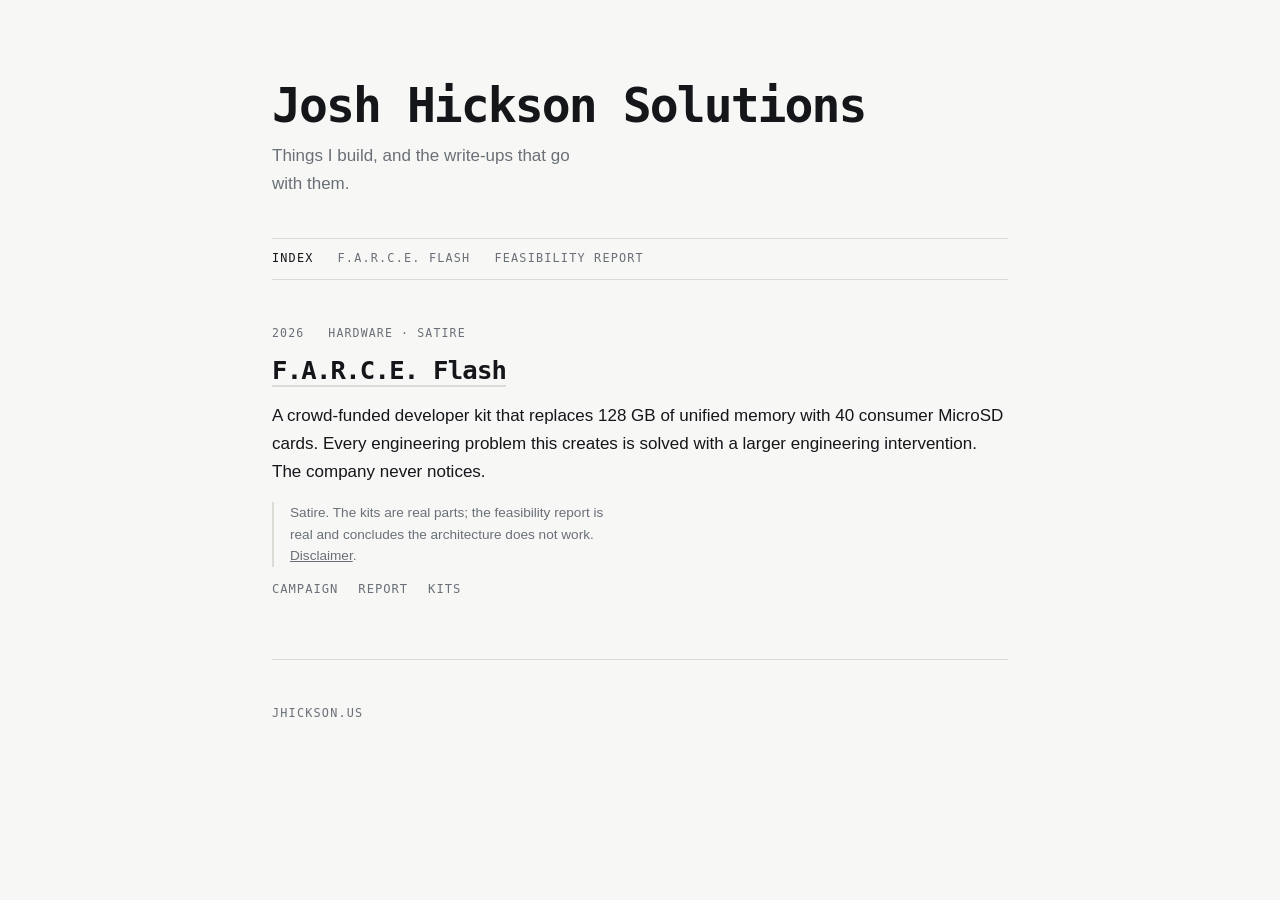
==== index.html @ 5f56adce "Initial site: jhickson.us Generated output. Pages:   /                              redirect to /sol" ====
<!doctype html>
<html lang="en">
<head>
<meta charset="utf-8">
<meta name="viewport" content="width=device-width, initial-scale=1">
<title>Joshua Hickson</title>
<link rel="canonical" href="https://jhickson.us/solutions/">
<link rel="icon" href="/assets/favicon.svg" type="image/svg+xml">
<meta http-equiv="refresh" content="0; url=/solutions/">
<style>body{background:#0f1115;color:#e4e8ed;font:400 16px/1.6 system-ui,sans-serif;
display:grid;place-items:center;min-height:100vh;margin:0}a{color:#ffb020}</style>
</head>
<body><p>Joshua Hickson &#183; <a href="/solutions/">jhickson.us/solutions</a></p></body>
</html>
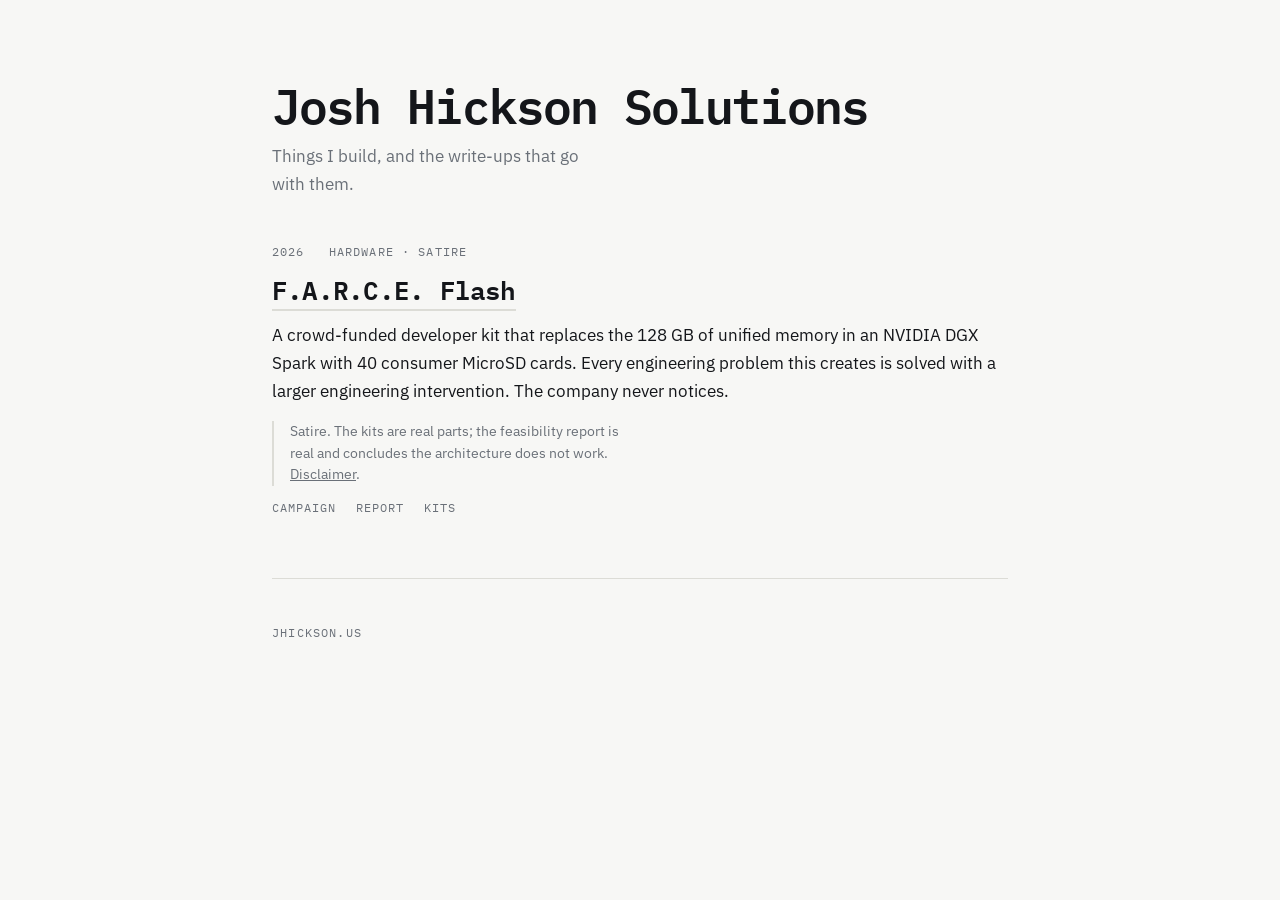
==== commit 81f27e9d: "Make the root a homepage; move the campaign to its own repo The campaign now lives in joshhickson/fa" ====
--- a/index.html
+++ b/index.html
@@ -3,12 +3,34 @@
 <head>
 <meta charset="utf-8">
 <meta name="viewport" content="width=device-width, initial-scale=1">
-<title>Joshua Hickson</title>
-<link rel="canonical" href="https://jhickson.us/solutions/">
+<title>Josh Hickson Solutions</title>
+<meta name="description" content="Projects by Joshua Hickson.">
+<meta property="og:title" content="Josh Hickson Solutions">
+<meta property="og:description" content="Projects by Joshua Hickson.">
+<link rel="stylesheet" href="https://fonts.googleapis.com/css2?family=IBM+Plex+Mono:wght@400;600&family=IBM+Plex+Sans:wght@400;600&display=swap">
 <link rel="icon" href="/assets/favicon.svg" type="image/svg+xml">
-<meta http-equiv="refresh" content="0; url=/solutions/">
-<style>body{background:#0f1115;color:#e4e8ed;font:400 16px/1.6 system-ui,sans-serif;
-display:grid;place-items:center;min-height:100vh;margin:0}a{color:#ffb020}</style>
+<link rel="stylesheet" href="/assets/home.css">
 </head>
-<body><p>Joshua Hickson &#183; <a href="/solutions/">jhickson.us/solutions</a></p></body>
+<body>
+<a class="skip" href="#main">Skip to content</a>
+<header class="sol-head">
+<h1>Josh Hickson Solutions</h1>
+<p class="sub">Things I build, and the write-ups that go with them.</p>
+</header>
+<main id="main">
+<ol class="projects">
+<li>
+<p class="meta"><span>2026</span><span>Hardware · satire</span></p>
+<h2><a href="/farce-flash/">F.A.R.C.E. Flash</a></h2>
+<p>A crowd-funded developer kit that replaces the 128 GB of unified memory in an NVIDIA DGX Spark with 40 consumer MicroSD cards. Every engineering problem this creates is solved with a larger engineering intervention. The company never notices.</p>
+<p class="note">Satire. The kits are real parts; the feasibility report is real and concludes the architecture does not work.
+<a href="/farce-flash/disclaimer/">Disclaimer</a>.</p>
+<p class="links"><a href="/farce-flash/">Campaign</a>
+<a href="/farce-flash/report/">Report</a>
+<a href="/farce-flash/kit/">Kits</a></p>
+</li>
+</ol>
+</main>
+<footer class="sol-foot"><p>jhickson.us</p></footer>
+</body>
 </html>
--- a/assets/home.css
+++ b/assets/home.css
@@ -0,0 +1,104 @@
+/* Josh Hickson Solutions — the index that hosts the projects.
+   Shares the type system with the project pages (same author) but inverts the
+   palette, so stepping into a project is a visible change of context. */
+
+:root {
+  --paper:  #F7F7F5;
+  --ink:    #14161A;
+  --muted:  #6A7078;
+  --rule:   #DCDCD6;
+  --mono: "IBM Plex Mono", ui-monospace, "Cascadia Mono", Menlo, Consolas, monospace;
+  --sans: "IBM Plex Sans", -apple-system, "Segoe UI", Roboto, Helvetica, Arial, sans-serif;
+  --w: 46rem;
+}
+
+@media (prefers-color-scheme: dark) {
+  :root { --paper: #101216; --ink: #E8EAED; --muted: #8A929C; --rule: #262A31; }
+}
+
+*, *::before, *::after { box-sizing: border-box; }
+html { -webkit-text-size-adjust: 100%; }
+
+body {
+  margin: 0;
+  padding: clamp(2rem, 1rem + 5vw, 5rem) clamp(1.25rem, .5rem + 3vw, 2rem) 4rem;
+  background: var(--paper);
+  color: var(--ink);
+  font: 400 clamp(15px, .95rem + .15vw, 17px)/1.65 var(--sans);
+  -webkit-font-smoothing: antialiased;
+}
+
+.skip { position: absolute; left: -9999px; }
+.skip:focus { left: 1rem; top: 1rem; background: var(--ink); color: var(--paper);
+              padding: .5rem 1rem; font: 400 .8rem/1 var(--mono); }
+
+:focus-visible { outline: 2px solid var(--ink); outline-offset: 3px; }
+
+.sol-head, .sol-nav, main, .sol-foot { max-width: var(--w); margin-inline: auto; }
+
+h1 {
+  font: 600 clamp(1.9rem, 1.3rem + 2.6vw, 3rem)/1.05 var(--mono);
+  letter-spacing: -.04em; margin: 0;
+}
+.sub { color: var(--muted); margin: .75rem 0 0; max-width: 34ch; }
+
+.sol-nav {
+  display: flex; gap: 1.5rem; flex-wrap: wrap;
+  margin: 2.5rem auto 0; padding: .85rem 0;
+  border-top: 1px solid var(--rule); border-bottom: 1px solid var(--rule);
+  font: 400 .74rem/1 var(--mono); letter-spacing: .1em; text-transform: uppercase;
+}
+.sol-nav a { color: var(--muted); text-decoration: none; }
+.sol-nav a:first-child { color: var(--ink); }
+.sol-nav a:hover { color: var(--ink); }
+
+.projects { list-style: none; margin: 0; padding: 0; }
+.projects li { padding: 3rem 0; border-bottom: 1px solid var(--rule); }
+
+.meta {
+  display: flex; gap: 1.5rem; margin: 0 0 1rem;
+  font: 400 .72rem/1 var(--mono); letter-spacing: .1em;
+  text-transform: uppercase; color: var(--muted);
+}
+.projects h2 { font: 600 1.6rem/1.2 var(--mono); letter-spacing: -.03em; margin: 0 0 1rem; }
+.projects h2 a { color: inherit; text-decoration: none;
+                 box-shadow: 0 2px 0 var(--rule); }
+.projects h2 a:hover { box-shadow: 0 2px 0 var(--ink); }
+.projects p { margin: 0 0 1rem; }
+
+/* The honesty note is set apart, not tucked into the prose. */
+.note {
+  border-left: 2px solid var(--rule); padding-left: 1rem;
+  font: 400 .85rem/1.6 var(--sans); color: var(--muted); max-width: 44ch;
+}
+.note a { color: inherit; }
+
+.links { display: flex; gap: 1.25rem; font: 400 .76rem/1 var(--mono);
+         letter-spacing: .08em; text-transform: uppercase; margin: 1.5rem 0 0; }
+.links a { color: var(--muted); text-decoration: none; }
+.links a:hover { color: var(--ink); }
+
+.sol-foot { margin-top: 3rem; font: 400 .74rem/1 var(--mono);
+            letter-spacing: .1em; text-transform: uppercase; color: var(--muted); }
+
+/* Small screens. The nav and project links were 12px tall — a third of what a
+   thumb needs — and the section rhythm was set for a desktop column. */
+@media (max-width: 46rem) {
+  .projects li { padding: 2rem 0; }
+  .sol-nav { gap: 1rem 1.25rem; margin-top: 1.75rem; }
+  .meta { gap: 1rem; }
+  .projects h2 { font-size: 1.35rem; }
+  .note { font-size: .88rem; }
+}
+
+@media (pointer: coarse) {
+  .sol-nav a, .links a, .projects h2 a {
+    min-height: 44px; display: inline-flex; align-items: center;
+  }
+  .sol-nav { padding-block: .25rem; }
+  .links { flex-wrap: wrap; gap: .5rem 1.25rem; }
+}
+
+@media (max-width: 46rem) {
+  .sol-nav, .sol-foot, .meta, .links { font-size: .8rem; }
+}
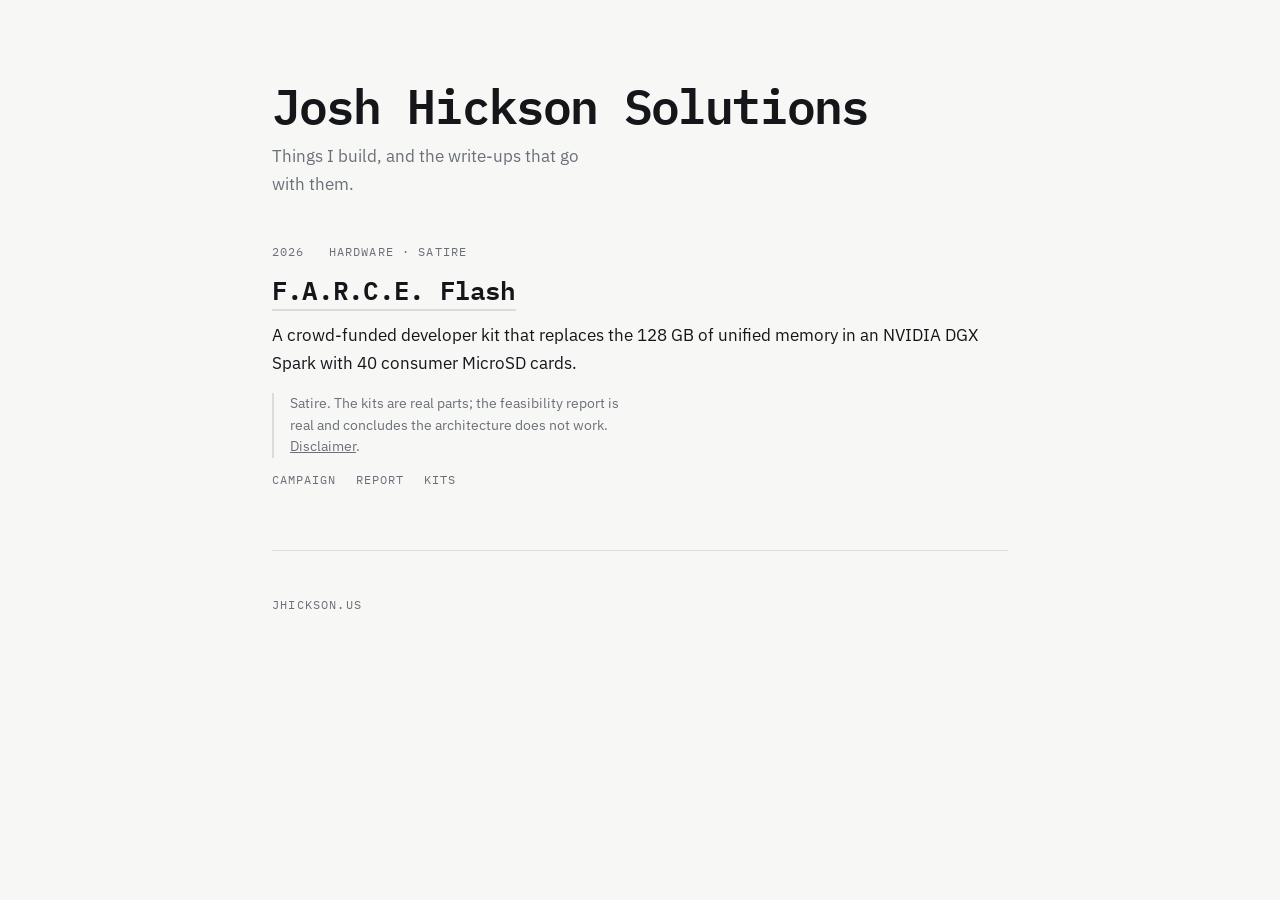
==== commit d324dae8: "Cut two sentences from the F.A.R.C.E. Flash blurb Co-Authored-By: Claude Opus 5 <noreply@anthropic.c" ====
--- a/index.html
+++ b/index.html
@@ -22,7 +22,7 @@
 <li>
 <p class="meta"><span>2026</span><span>Hardware · satire</span></p>
 <h2><a href="/farce-flash/">F.A.R.C.E. Flash</a></h2>
-<p>A crowd-funded developer kit that replaces the 128 GB of unified memory in an NVIDIA DGX Spark with 40 consumer MicroSD cards. Every engineering problem this creates is solved with a larger engineering intervention. The company never notices.</p>
+<p>A crowd-funded developer kit that replaces the 128 GB of unified memory in an NVIDIA DGX Spark with 40 consumer MicroSD cards.</p>
 <p class="note">Satire. The kits are real parts; the feasibility report is real and concludes the architecture does not work.
 <a href="/farce-flash/disclaimer/">Disclaimer</a>.</p>
 <p class="links"><a href="/farce-flash/">Campaign</a>
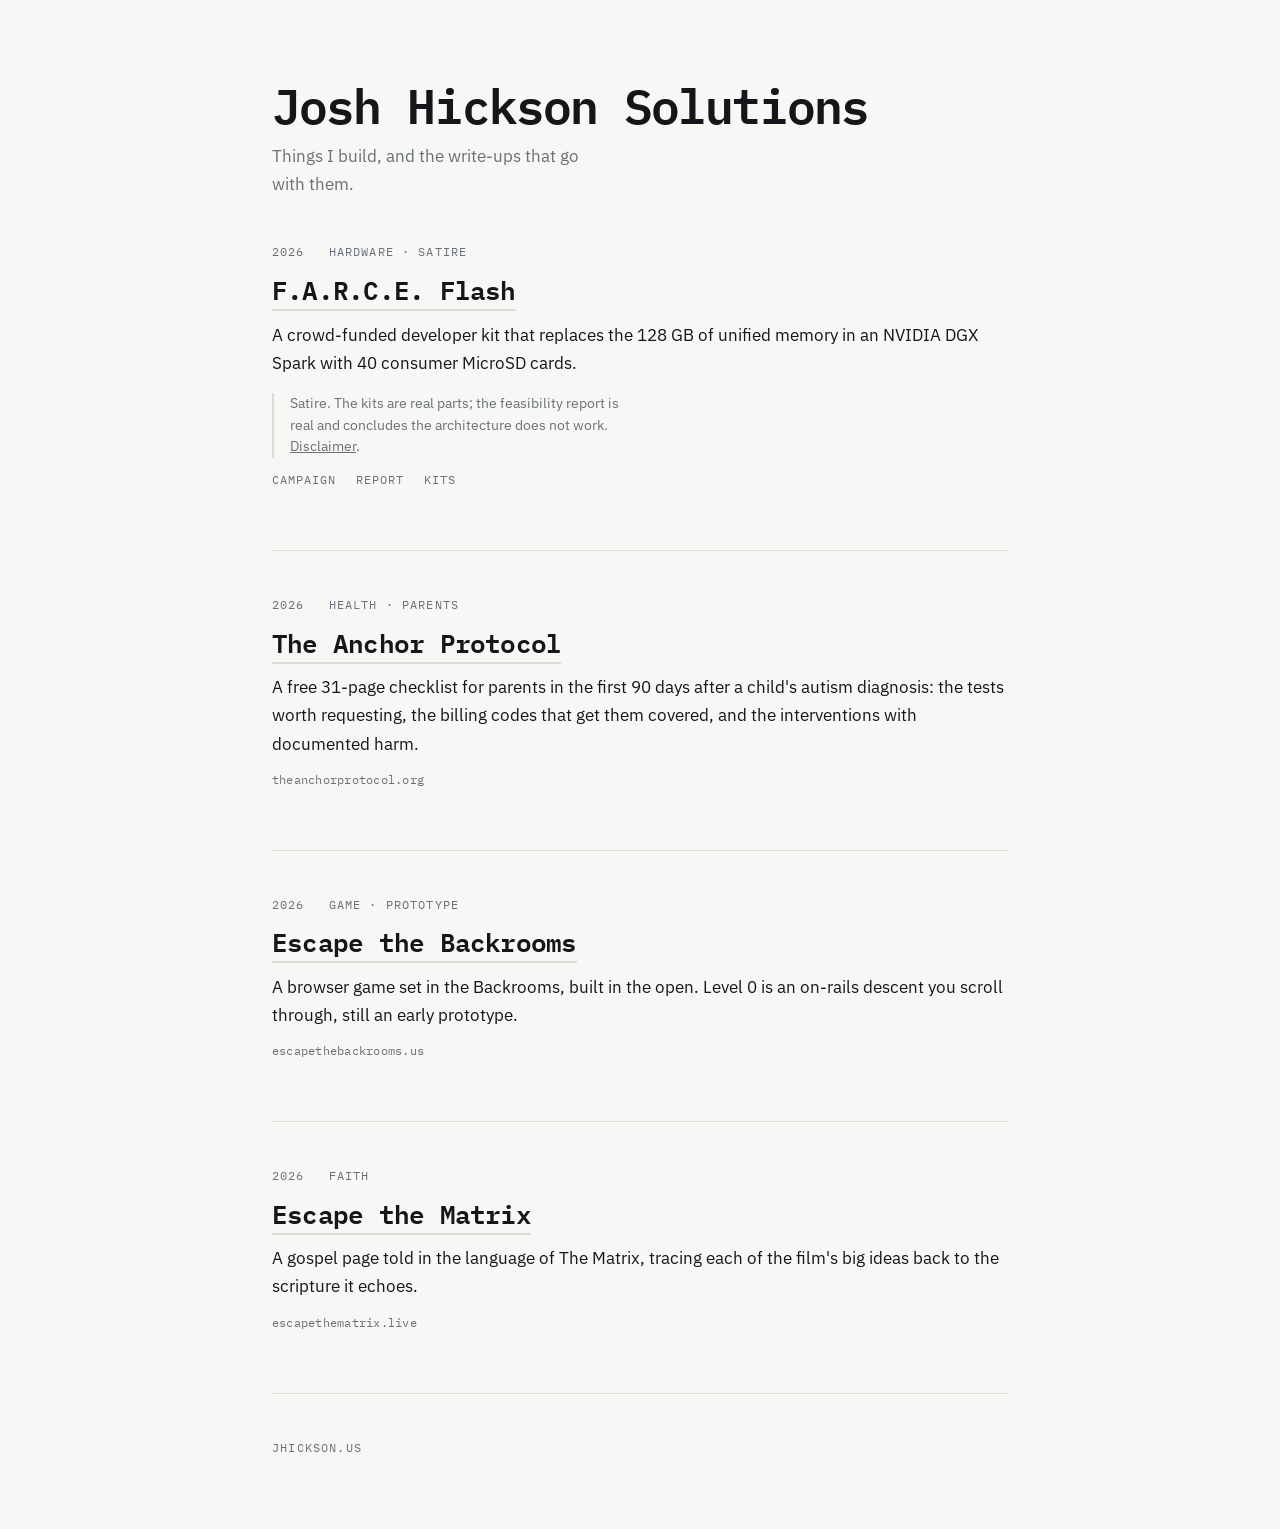
==== commit b4afdbdd: "Link The Anchor Protocol, Escape the Backrooms and Escape the Matrix Co-Authored-By: Claude Opus 5.5" ====
--- a/index.html
+++ b/index.html
@@ -29,6 +29,24 @@
 <a href="/farce-flash/report/">Report</a>
 <a href="/farce-flash/kit/">Kits</a></p>
 </li>
+<li>
+<p class="meta"><span>2026</span><span>Health · parents</span></p>
+<h2><a href="https://theanchorprotocol.org/">The Anchor Protocol</a></h2>
+<p>A free 31-page checklist for parents in the first 90 days after a child&#x27;s autism diagnosis: the tests worth requesting, the billing codes that get them covered, and the interventions with documented harm.</p>
+<p class="links"><a class="site" href="https://theanchorprotocol.org/">theanchorprotocol.org</a></p>
+</li>
+<li>
+<p class="meta"><span>2026</span><span>Game · prototype</span></p>
+<h2><a href="https://escapethebackrooms.us/">Escape the Backrooms</a></h2>
+<p>A browser game set in the Backrooms, built in the open. Level 0 is an on-rails descent you scroll through, still an early prototype.</p>
+<p class="links"><a class="site" href="https://escapethebackrooms.us/">escapethebackrooms.us</a></p>
+</li>
+<li>
+<p class="meta"><span>2026</span><span>Faith</span></p>
+<h2><a href="https://escapethematrix.live/">Escape the Matrix</a></h2>
+<p>A gospel page told in the language of The Matrix, tracing each of the film&#x27;s big ideas back to the scripture it echoes.</p>
+<p class="links"><a class="site" href="https://escapethematrix.live/">escapethematrix.live</a></p>
+</li>
 </ol>
 </main>
 <footer class="sol-foot"><p>jhickson.us</p></footer>
--- a/assets/home.css
+++ b/assets/home.css
@@ -77,6 +77,8 @@
          letter-spacing: .08em; text-transform: uppercase; margin: 1.5rem 0 0; }
 .links a { color: var(--muted); text-decoration: none; }
 .links a:hover { color: var(--ink); }
+/* A domain is read, not scanned as a label: keep it in the case it is typed. */
+.links a.site { text-transform: none; letter-spacing: .02em; }
 
 .sol-foot { margin-top: 3rem; font: 400 .74rem/1 var(--mono);
             letter-spacing: .1em; text-transform: uppercase; color: var(--muted); }
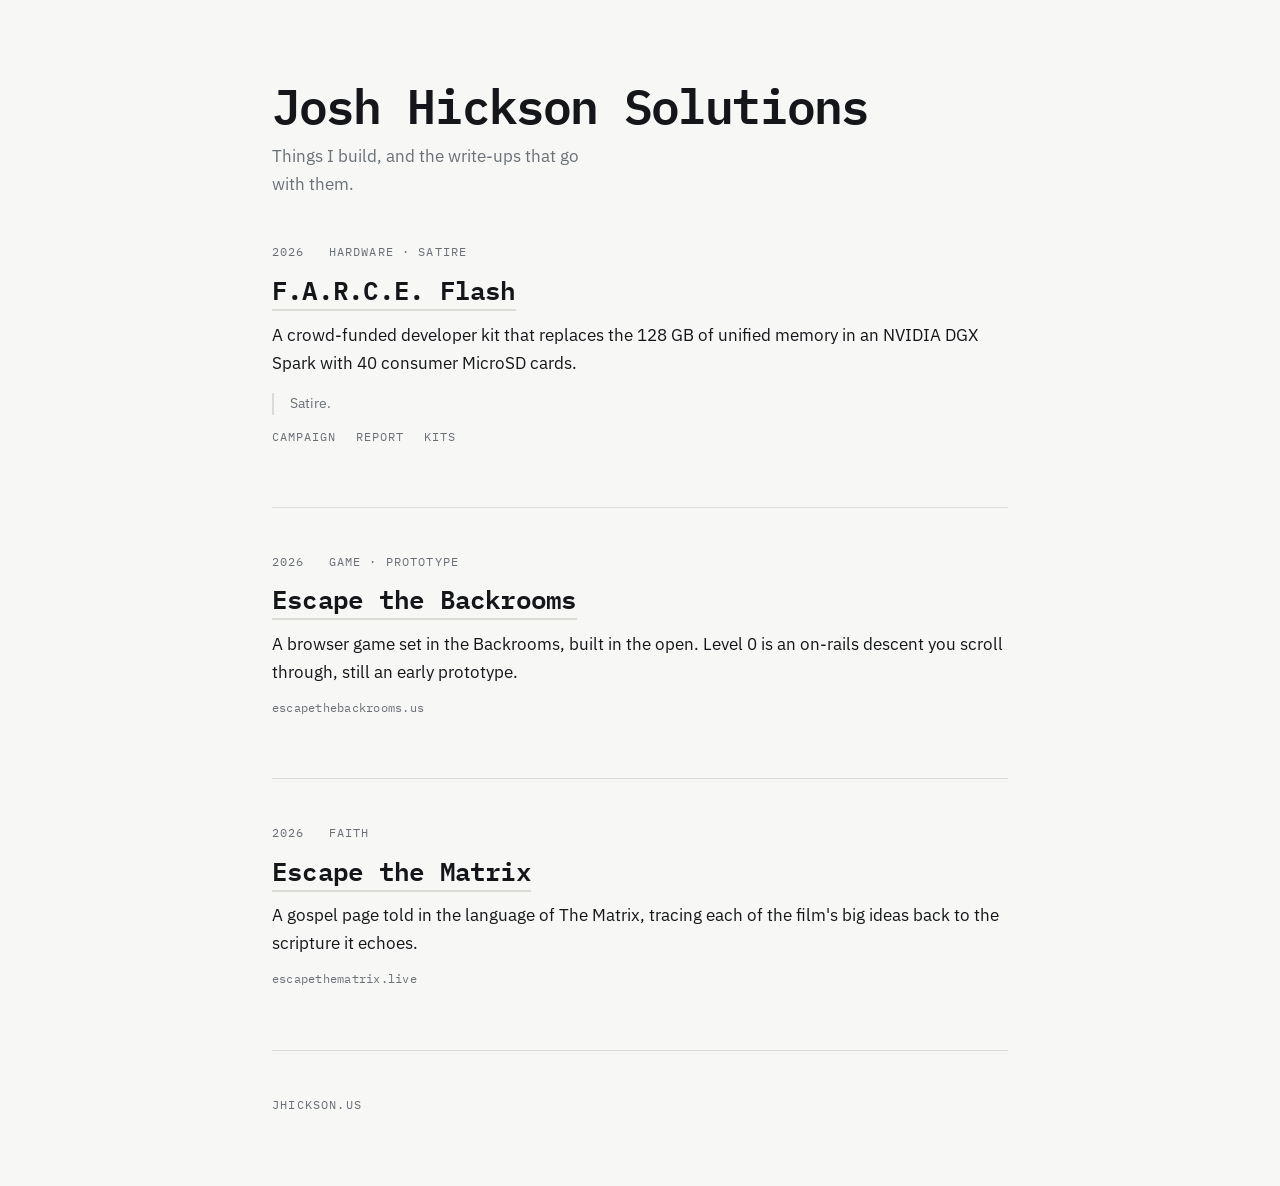
==== commit 24ba83bc: "Remove The Anchor Protocol; cut the F.A.R.C.E. Flash note to "Satire." Co-Authored-By: Claude Opus 5" ====
--- a/index.html
+++ b/index.html
@@ -23,17 +23,10 @@
 <p class="meta"><span>2026</span><span>Hardware · satire</span></p>
 <h2><a href="/farce-flash/">F.A.R.C.E. Flash</a></h2>
 <p>A crowd-funded developer kit that replaces the 128 GB of unified memory in an NVIDIA DGX Spark with 40 consumer MicroSD cards.</p>
-<p class="note">Satire. The kits are real parts; the feasibility report is real and concludes the architecture does not work.
-<a href="/farce-flash/disclaimer/">Disclaimer</a>.</p>
+<p class="note">Satire.</p>
 <p class="links"><a href="/farce-flash/">Campaign</a>
 <a href="/farce-flash/report/">Report</a>
 <a href="/farce-flash/kit/">Kits</a></p>
-</li>
-<li>
-<p class="meta"><span>2026</span><span>Health · parents</span></p>
-<h2><a href="https://theanchorprotocol.org/">The Anchor Protocol</a></h2>
-<p>A free 31-page checklist for parents in the first 90 days after a child&#x27;s autism diagnosis: the tests worth requesting, the billing codes that get them covered, and the interventions with documented harm.</p>
-<p class="links"><a class="site" href="https://theanchorprotocol.org/">theanchorprotocol.org</a></p>
 </li>
 <li>
 <p class="meta"><span>2026</span><span>Game · prototype</span></p>
